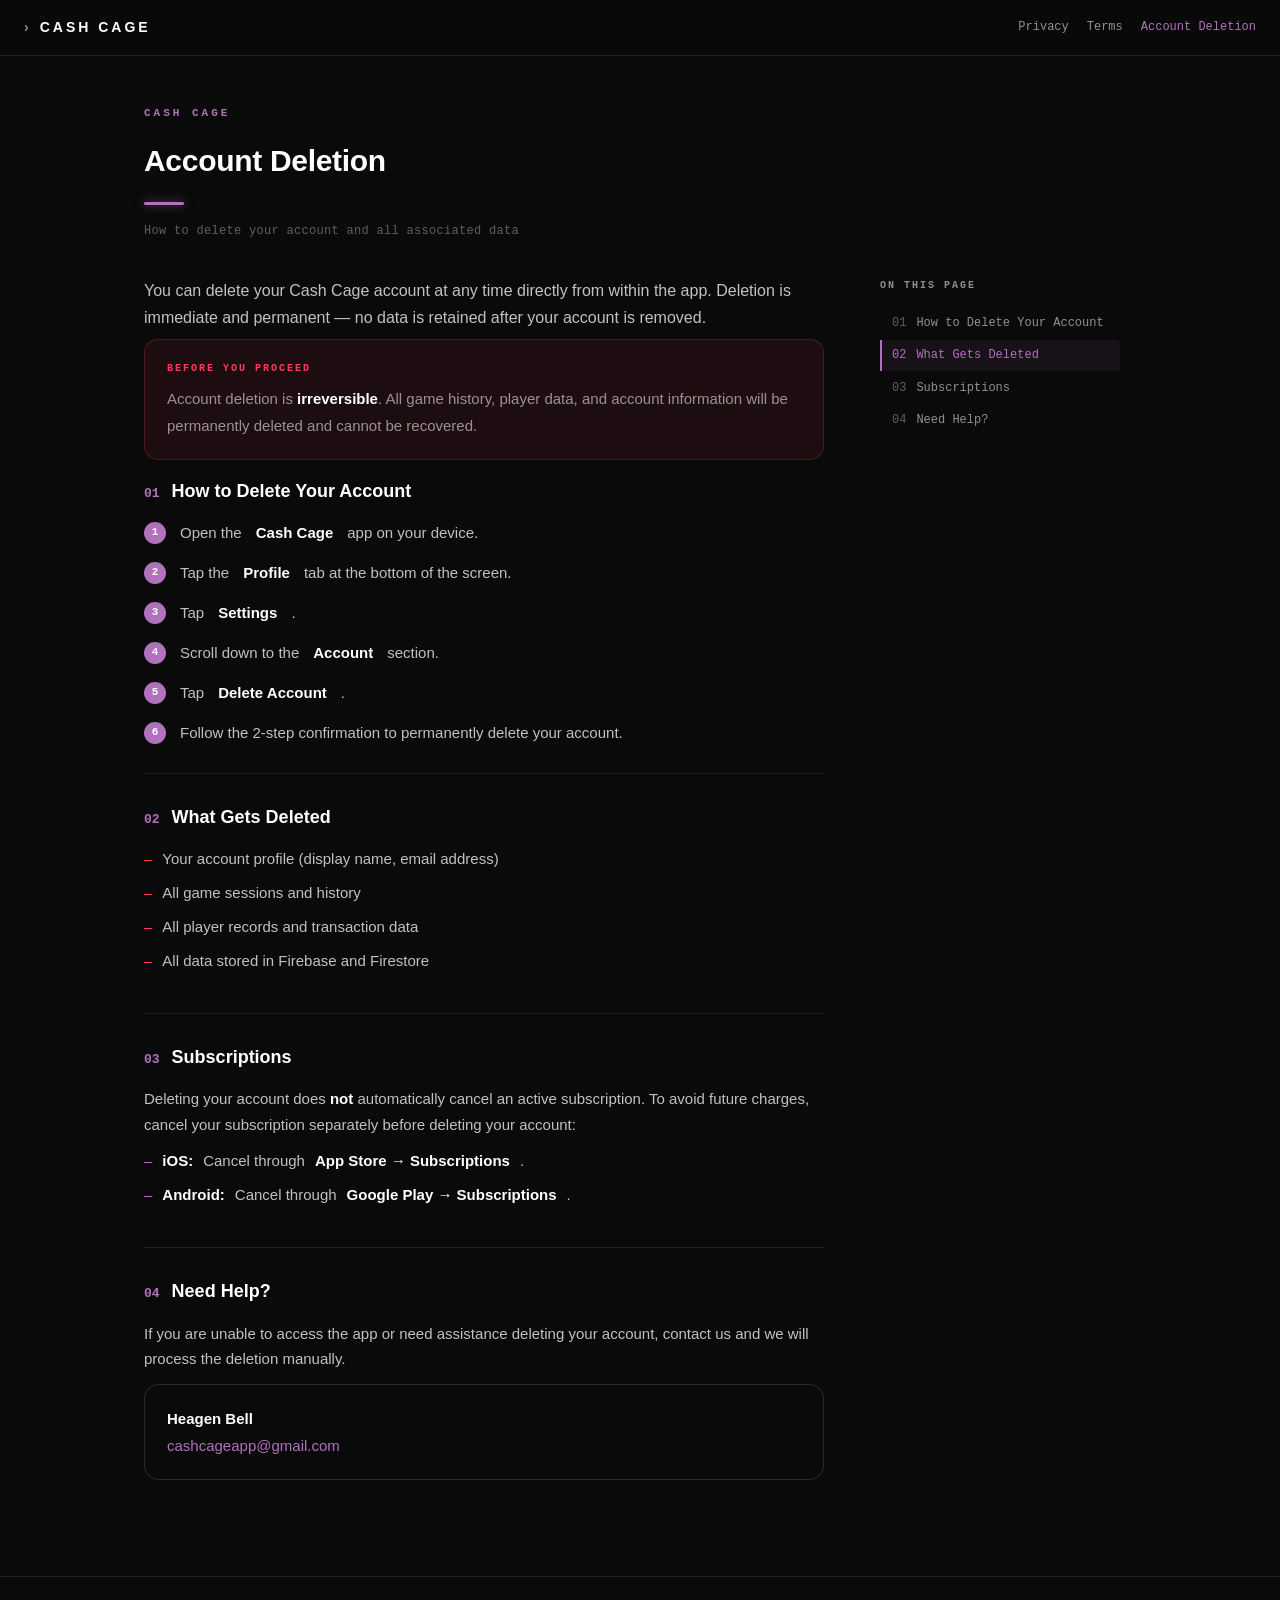
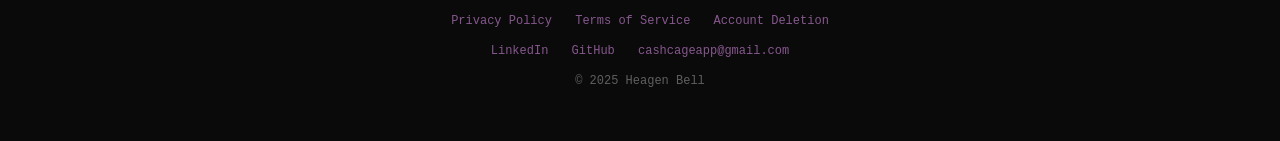
==== account-deletion.html @ 544e0f92 "feat: editorial layout for account deletion page" ====
<!DOCTYPE html>
<html lang="en">
<head>
  <meta charset="UTF-8" />
  <meta name="viewport" content="width=device-width, initial-scale=1.0" />
  <title>Account Deletion — Cash Cage</title>
  <link rel="icon" type="image/png" href="assets/icon.png" />
  <link rel="apple-touch-icon" href="assets/icon.png" />
  <link rel="stylesheet" href="legal.css" />
  <script src="legal.js" defer></script>
</head>
<body>
  <a class="skip-link" href="#main">Skip to content</a>

  <header class="topbar">
    <a class="wordmark" href="index.html"><span class="chev">&#x203A;</span> CASH CAGE</a>
    <nav aria-label="Site">
      <a href="privacy-policy.html">Privacy</a>
      <a href="terms-of-service.html">Terms</a>
      <a href="account-deletion.html" aria-current="page">Account Deletion</a>
    </nav>
  </header>

  <div class="shell">
    <div class="doc-header">
      <div class="eyebrow">Cash Cage</div>
      <h1>Account Deletion</h1>
      <div class="divider"></div>
      <div class="meta">How to delete your account and all associated data</div>
    </div>

    <div class="layout">
      <main id="main" class="doc">
        <details class="toc-mobile">
          <summary>On this page</summary>
          <ol>
            <li><a href="#how-to-delete"><span class="tnum">01</span> How to Delete Your Account</a></li>
            <li><a href="#what-gets-deleted"><span class="tnum">02</span> What Gets Deleted</a></li>
            <li><a href="#subscriptions"><span class="tnum">03</span> Subscriptions</a></li>
            <li><a href="#need-help"><span class="tnum">04</span> Need Help?</a></li>
          </ol>
        </details>

        <p class="intro">You can delete your Cash Cage account at any time directly from within the app. Deletion is immediate and permanent — no data is retained after your account is removed.</p>

        <div class="callout danger">
          <div class="callout-label">Before you proceed</div>
          <p>Account deletion is <strong>irreversible</strong>. All game history, player data, and account information will be permanently deleted and cannot be recovered.</p>
        </div>

        <section class="section" id="how-to-delete">
          <h2><span class="num">01</span> How to Delete Your Account</h2>
          <ol class="steps">
            <li>Open the <strong>Cash Cage</strong> app on your device.</li>
            <li>Tap the <strong>Profile</strong> tab at the bottom of the screen.</li>
            <li>Tap <strong>Settings</strong>.</li>
            <li>Scroll down to the <strong>Account</strong> section.</li>
            <li>Tap <strong>Delete Account</strong>.</li>
            <li>Follow the 2-step confirmation to permanently delete your account.</li>
          </ol>
        </section>

        <section class="section danger-list" id="what-gets-deleted">
          <h2><span class="num">02</span> What Gets Deleted</h2>
          <ul>
            <li>Your account profile (display name, email address)</li>
            <li>All game sessions and history</li>
            <li>All player records and transaction data</li>
            <li>All data stored in Firebase and Firestore</li>
          </ul>
        </section>

        <section class="section" id="subscriptions">
          <h2><span class="num">03</span> Subscriptions</h2>
          <p>Deleting your account does <strong>not</strong> automatically cancel an active subscription. To avoid future charges, cancel your subscription separately before deleting your account:</p>
          <ul>
            <li><strong>iOS:</strong> Cancel through <strong>App Store &rarr; Subscriptions</strong>.</li>
            <li><strong>Android:</strong> Cancel through <strong>Google Play &rarr; Subscriptions</strong>.</li>
          </ul>
        </section>

        <section class="section" id="need-help">
          <h2><span class="num">04</span> Need Help?</h2>
          <p>If you are unable to access the app or need assistance deleting your account, contact us and we will process the deletion manually.</p>
          <div class="callout contact">
            <p><strong>Heagen Bell</strong><br />
            <a href="mailto:cashcageapp@gmail.com">cashcageapp@gmail.com</a></p>
          </div>
        </section>
      </main>

      <aside>
        <nav class="toc" aria-label="On this page">
          <div class="toc-label">On this page</div>
          <ol>
            <li><a href="#how-to-delete"><span class="tnum">01</span> How to Delete Your Account</a></li>
            <li><a href="#what-gets-deleted"><span class="tnum">02</span> What Gets Deleted</a></li>
            <li><a href="#subscriptions"><span class="tnum">03</span> Subscriptions</a></li>
            <li><a href="#need-help"><span class="tnum">04</span> Need Help?</a></li>
          </ol>
        </nav>
      </aside>
    </div>
  </div>

  <footer class="site-footer">
    <div class="row">
      <a href="privacy-policy.html">Privacy Policy</a>
      <a href="terms-of-service.html">Terms of Service</a>
      <a href="account-deletion.html">Account Deletion</a>
    </div>
    <div class="row">
      <a href="https://www.linkedin.com/in/heagenb/" target="_blank" rel="noopener">LinkedIn</a>
      <a href="https://github.com/heagenb03" target="_blank" rel="noopener">GitHub</a>
      <a href="mailto:cashcageapp@gmail.com">cashcageapp@gmail.com</a>
    </div>
    <div>&copy; 2025 Heagen Bell</div>
  </footer>
</body>
</html>
---- legal.css ----
/* ===== Cash Cage — shared legal styles ===== */
*, *::before, *::after { box-sizing: border-box; margin: 0; padding: 0; }

:root {
  --bg: #0A0A0A;
  --surface: #1A1A1A;
  --text: #FFFFFF;
  --body: rgba(255, 255, 255, 0.75);
  --muted: rgba(255, 255, 255, 0.55);
  --faint: rgba(255, 255, 255, 0.35);
  --accent: #B072BB;
  --accent-soft: rgba(176, 114, 187, 0.15);
  --accent-glow: rgba(176, 114, 187, 0.65);
  --hairline: #1F1F1F;
  --danger: #FF3B5C;
  --sans: -apple-system, BlinkMacSystemFont, "Segoe UI", Helvetica, Arial, sans-serif;
  --mono: ui-monospace, SFMono-Regular, "SF Mono", Menlo, Consolas, monospace;
  --measure: 680px;
}

html { scroll-behavior: smooth; scroll-padding-top: 80px; }
@media (prefers-reduced-motion: reduce) { html { scroll-behavior: auto; } }

body {
  font-family: var(--sans);
  background: var(--bg);
  color: var(--body);
  line-height: 1.7;
  -webkit-font-smoothing: antialiased;
}

.skip-link {
  position: absolute; left: -9999px; top: 0; z-index: 100;
  background: var(--accent); color: #0A0A0A; font-weight: 700;
  padding: 10px 16px; border-radius: 0 0 8px 0; text-decoration: none;
}
.skip-link:focus { left: 0; }

a { color: var(--accent); text-decoration: none; }
a:focus-visible, summary:focus-visible {
  outline: 2px solid var(--accent); outline-offset: 3px; border-radius: 4px;
}
strong { color: var(--text); font-weight: 600; }

/* ===== sticky top bar ===== */
.topbar {
  position: sticky; top: 0; z-index: 50;
  display: flex; align-items: center; justify-content: space-between;
  height: 56px; padding: 0 24px;
  background: rgba(10, 10, 10, 0.72);
  backdrop-filter: saturate(140%) blur(12px);
  -webkit-backdrop-filter: saturate(140%) blur(12px);
  border-bottom: 1px solid var(--hairline);
}
.topbar .wordmark {
  display: inline-flex; align-items: center; gap: 8px;
  font-size: 14px; font-weight: 700; letter-spacing: 3px; color: var(--text);
}
.topbar .wordmark .chev { color: var(--accent); }
.topbar .wordmark:hover { color: var(--accent); }
.topbar nav { display: flex; gap: 18px; font-family: var(--mono); font-size: 12px; }
.topbar nav a { color: var(--muted); }
.topbar nav a:hover, .topbar nav a[aria-current="page"] { color: var(--accent); }

/* ===== shell + layout ===== */
.shell { max-width: 1040px; margin: 0 auto; padding: 48px 24px 0; }
.layout {
  display: grid; grid-template-columns: minmax(0, var(--measure)) 240px;
  gap: 56px; align-items: start;
}

.doc-header { margin-bottom: 36px; }
.eyebrow {
  font-family: var(--mono); font-size: 11px; font-weight: 700; letter-spacing: 3px;
  text-transform: uppercase; color: var(--accent); margin-bottom: 12px;
}
.doc-header h1 {
  font-size: 30px; font-weight: 700; color: var(--text);
  letter-spacing: -0.3px; margin-bottom: 16px;
}
.divider {
  width: 40px; height: 3px; background: var(--accent); border-radius: 2px;
  box-shadow: 0 0 10px var(--accent-glow); margin-bottom: 16px;
}
.meta { font-family: var(--mono); font-size: 12px; color: var(--faint); letter-spacing: 0.3px; }

/* ===== article + sections ===== */
.doc { min-width: 0; }
.intro { font-size: 16px; color: var(--body); margin-bottom: 8px; }
.section { padding: 28px 0; border-top: 1px solid var(--hairline); }
.section:first-of-type { border-top: none; padding-top: 12px; }
.section h2 {
  display: flex; gap: 12px; align-items: baseline;
  font-size: 18px; font-weight: 700; color: var(--text); margin-bottom: 14px;
  scroll-margin-top: 76px;
}
.section h2 .num {
  font-family: var(--mono); font-size: 13px; font-weight: 700;
  color: var(--accent); flex-shrink: 0;
}
.section p { font-size: 15px; color: var(--body); margin-bottom: 12px; }
.section p:last-child { margin-bottom: 0; }
.section a:hover { text-decoration: underline; }

.section ul { list-style: none; margin-bottom: 12px; }
.section ul li {
  display: flex; gap: 10px; margin-bottom: 10px; line-height: 1.6;
  font-size: 15px; color: var(--body);
}
.section ul li::before { content: "\2013"; color: var(--accent); flex-shrink: 0; }
.section ul li:last-child { margin-bottom: 0; }
.section.danger-list ul li::before { color: var(--danger); }

ol.steps { list-style: none; counter-reset: steps; }
ol.steps li {
  display: flex; gap: 14px; align-items: flex-start; margin-bottom: 16px;
  line-height: 1.6; font-size: 15px; color: var(--body); counter-increment: steps;
}
ol.steps li:last-child { margin-bottom: 0; }
ol.steps li::before {
  content: counter(steps); flex-shrink: 0; margin-top: 1px;
  width: 22px; height: 22px; border-radius: 50%;
  display: flex; align-items: center; justify-content: center;
  background: var(--accent); color: #fff;
  font-family: var(--mono); font-size: 11px; font-weight: 700;
}

/* ===== TOC (desktop right rail) ===== */
.toc { position: sticky; top: 88px; font-family: var(--mono); }
.toc .toc-label {
  font-size: 10px; font-weight: 700; letter-spacing: 2px; text-transform: uppercase;
  color: var(--muted); margin-bottom: 14px;
}
.toc ol { list-style: none; }
.toc li { margin-bottom: 2px; }
.toc a {
  display: flex; gap: 10px; padding: 5px 10px; font-size: 12px; color: var(--muted);
  border-left: 2px solid transparent; border-radius: 0 4px 4px 0;
  transition: color .15s, border-color .15s, background .15s;
}
.toc a .tnum { color: var(--faint); }
.toc a:hover { color: var(--text); background: rgba(255, 255, 255, 0.03); }
.toc a.active { color: var(--accent); border-left-color: var(--accent); background: rgba(176, 114, 187, 0.08); }
.toc a.active .tnum { color: var(--accent); }

/* mobile TOC */
.toc-mobile { display: none; }

/* ===== callouts ===== */
.callout {
  background: var(--surface); border: 1px solid var(--accent-soft);
  border-radius: 14px; padding: 20px 22px; margin: 8px 0 4px;
}
.callout p { margin: 0; font-size: 15px; color: var(--muted); line-height: 1.8; }
.callout .callout-label {
  font-family: var(--mono); font-size: 10px; font-weight: 700; letter-spacing: 2px;
  text-transform: uppercase; color: var(--accent); margin-bottom: 8px;
}
.callout.contact { background: #0A0A0A; border-color: #2A2A2A; }
.callout.danger { background: rgba(255, 59, 92, 0.08); border-color: rgba(255, 59, 92, 0.22); }
.callout.danger .callout-label { color: var(--danger); }

/* ===== footer ===== */
.site-footer {
  margin-top: 64px; border-top: 1px solid var(--hairline);
  padding: 32px 24px 48px; text-align: center;
  font-family: var(--mono); font-size: 12px; color: var(--faint); line-height: 2;
}
.site-footer a { color: rgba(176, 114, 187, 0.75); }
.site-footer a:hover { color: var(--accent); }
.site-footer .row { margin-bottom: 6px; }
.site-footer .row a { margin: 0 8px; }

/* ===== responsive ===== */
@media (max-width: 900px) {
  .layout { grid-template-columns: 1fr; gap: 0; }
  .toc { display: none; }
  .toc-mobile { display: block; margin-bottom: 28px; }
  .toc-mobile summary {
    list-style: none; cursor: pointer;
    font-family: var(--mono); font-size: 12px; font-weight: 700; letter-spacing: 1px;
    text-transform: uppercase; color: var(--accent);
    padding: 12px 14px; background: var(--surface);
    border: 1px solid var(--accent-soft); border-radius: 12px;
  }
  .toc-mobile summary::-webkit-details-marker { display: none; }
  .toc-mobile ol { list-style: none; padding: 14px 6px 4px; }
  .toc-mobile li { margin-bottom: 4px; }
  .toc-mobile a { display: block; padding: 6px 10px; font-family: var(--mono); font-size: 12px; color: var(--muted); }
  .toc-mobile a:hover { color: var(--accent); }
  .toc-mobile a .tnum { color: var(--faint); }
}
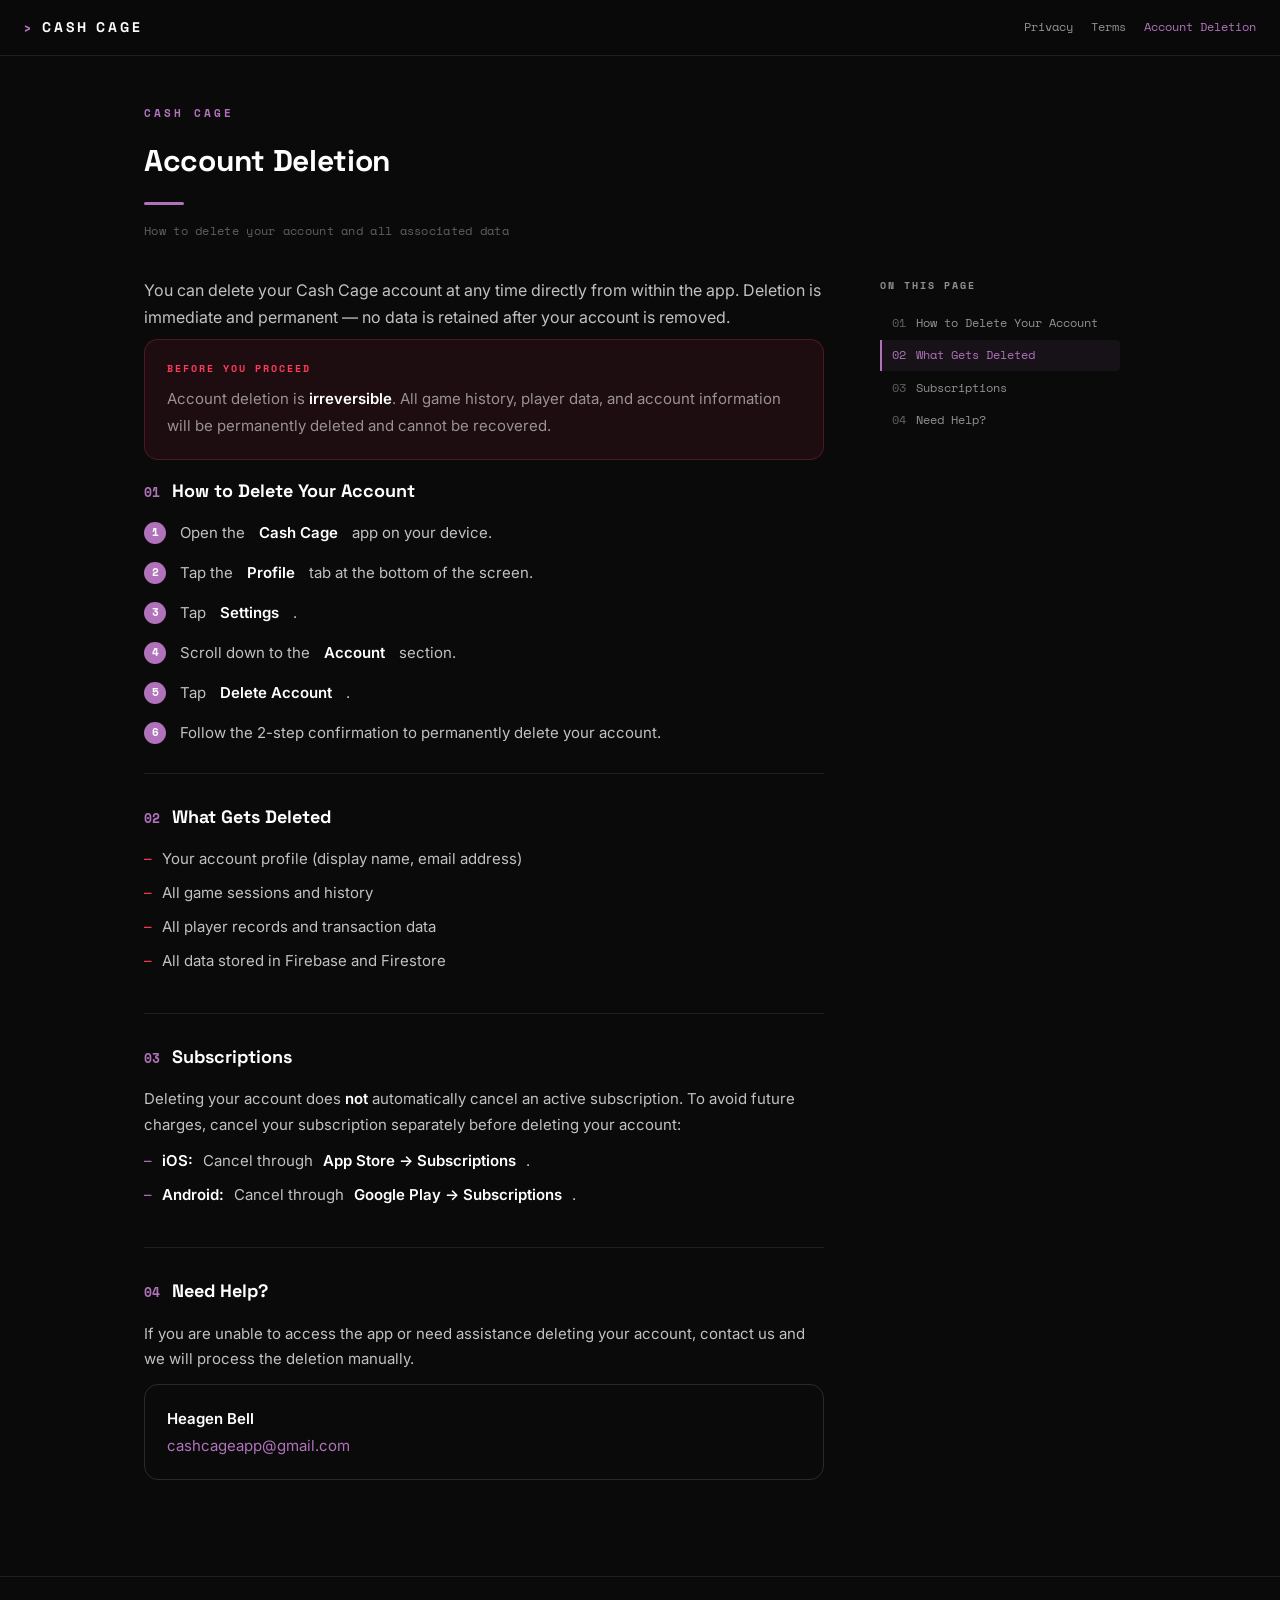
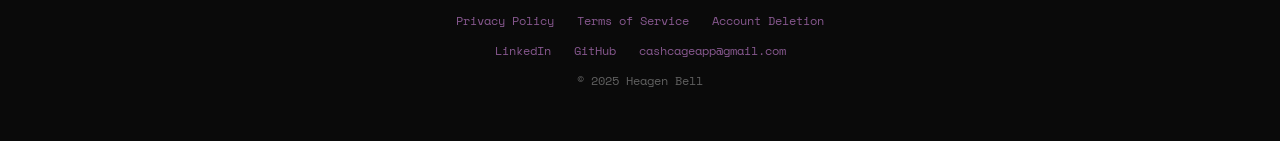
==== commit 4e095645: "feat(legal): add Space type stack + brass token, de-glow shared styles" ====
--- a/account-deletion.html
+++ b/account-deletion.html
@@ -6,6 +6,9 @@
   <title>Account Deletion — Cash Cage</title>
   <link rel="icon" type="image/png" href="assets/icon.png" />
   <link rel="apple-touch-icon" href="assets/icon.png" />
+  <link rel="preconnect" href="https://fonts.googleapis.com" />
+  <link rel="preconnect" href="https://fonts.gstatic.com" crossorigin />
+  <link href="https://fonts.googleapis.com/css2?family=Inter:wght@400;500;600&family=Space+Grotesk:wght@500;600;700&family=Space+Mono:wght@400;700&display=swap" rel="stylesheet" />
   <link rel="stylesheet" href="legal.css" />
   <script src="legal.js" defer></script>
 </head>
--- a/legal.css
+++ b/legal.css
@@ -11,10 +11,14 @@
   --accent: #B072BB;
   --accent-soft: rgba(176, 114, 187, 0.15);
   --accent-glow: rgba(176, 114, 187, 0.65);
+  --brass: #C9A86A;
+  --up: #00D66F;
+  --down: #FF3B5C;
   --hairline: #1F1F1F;
   --danger: #FF3B5C;
-  --sans: -apple-system, BlinkMacSystemFont, "Segoe UI", Helvetica, Arial, sans-serif;
-  --mono: ui-monospace, SFMono-Regular, "SF Mono", Menlo, Consolas, monospace;
+  --sans: "Inter", -apple-system, BlinkMacSystemFont, "Segoe UI", Helvetica, Arial, sans-serif;
+  --mono: "Space Mono", ui-monospace, SFMono-Regular, "SF Mono", Menlo, Consolas, monospace;
+  --display: "Space Grotesk", "Inter", -apple-system, BlinkMacSystemFont, "Segoe UI", sans-serif;
   --measure: 680px;
 }
 
@@ -54,6 +58,7 @@
 }
 .topbar .wordmark {
   display: inline-flex; align-items: center; gap: 8px;
+  font-family: var(--display);
   font-size: 14px; font-weight: 700; letter-spacing: 3px; color: var(--text);
 }
 .topbar .wordmark .chev { color: var(--accent); }
@@ -75,14 +80,15 @@
   text-transform: uppercase; color: var(--accent); margin-bottom: 12px;
 }
 .doc-header h1 {
+  font-family: var(--display);
   font-size: 30px; font-weight: 700; color: var(--text);
   letter-spacing: -0.3px; margin-bottom: 16px;
 }
 .divider {
   width: 40px; height: 3px; background: var(--accent); border-radius: 2px;
-  box-shadow: 0 0 10px var(--accent-glow); margin-bottom: 16px;
+  margin-bottom: 16px;
 }
-.meta { font-family: var(--mono); font-size: 12px; color: var(--faint); letter-spacing: 0.3px; }
+.meta { font-family: var(--mono); font-size: 12px; color: var(--faint); letter-spacing: 0.3px; font-variant-numeric: tabular-nums; }
 
 /* ===== article + sections ===== */
 .doc { min-width: 0; }
@@ -91,12 +97,13 @@
 .section:first-of-type { border-top: none; padding-top: 12px; }
 .section h2 {
   display: flex; gap: 12px; align-items: baseline;
+  font-family: var(--display);
   font-size: 18px; font-weight: 700; color: var(--text); margin-bottom: 14px;
   scroll-margin-top: 76px;
 }
 .section h2 .num {
   font-family: var(--mono); font-size: 13px; font-weight: 700;
-  color: var(--accent); flex-shrink: 0;
+  color: var(--accent); flex-shrink: 0; font-variant-numeric: tabular-nums;
 }
 .section p { font-size: 15px; color: var(--body); margin-bottom: 12px; }
 .section p:last-child { margin-bottom: 0; }
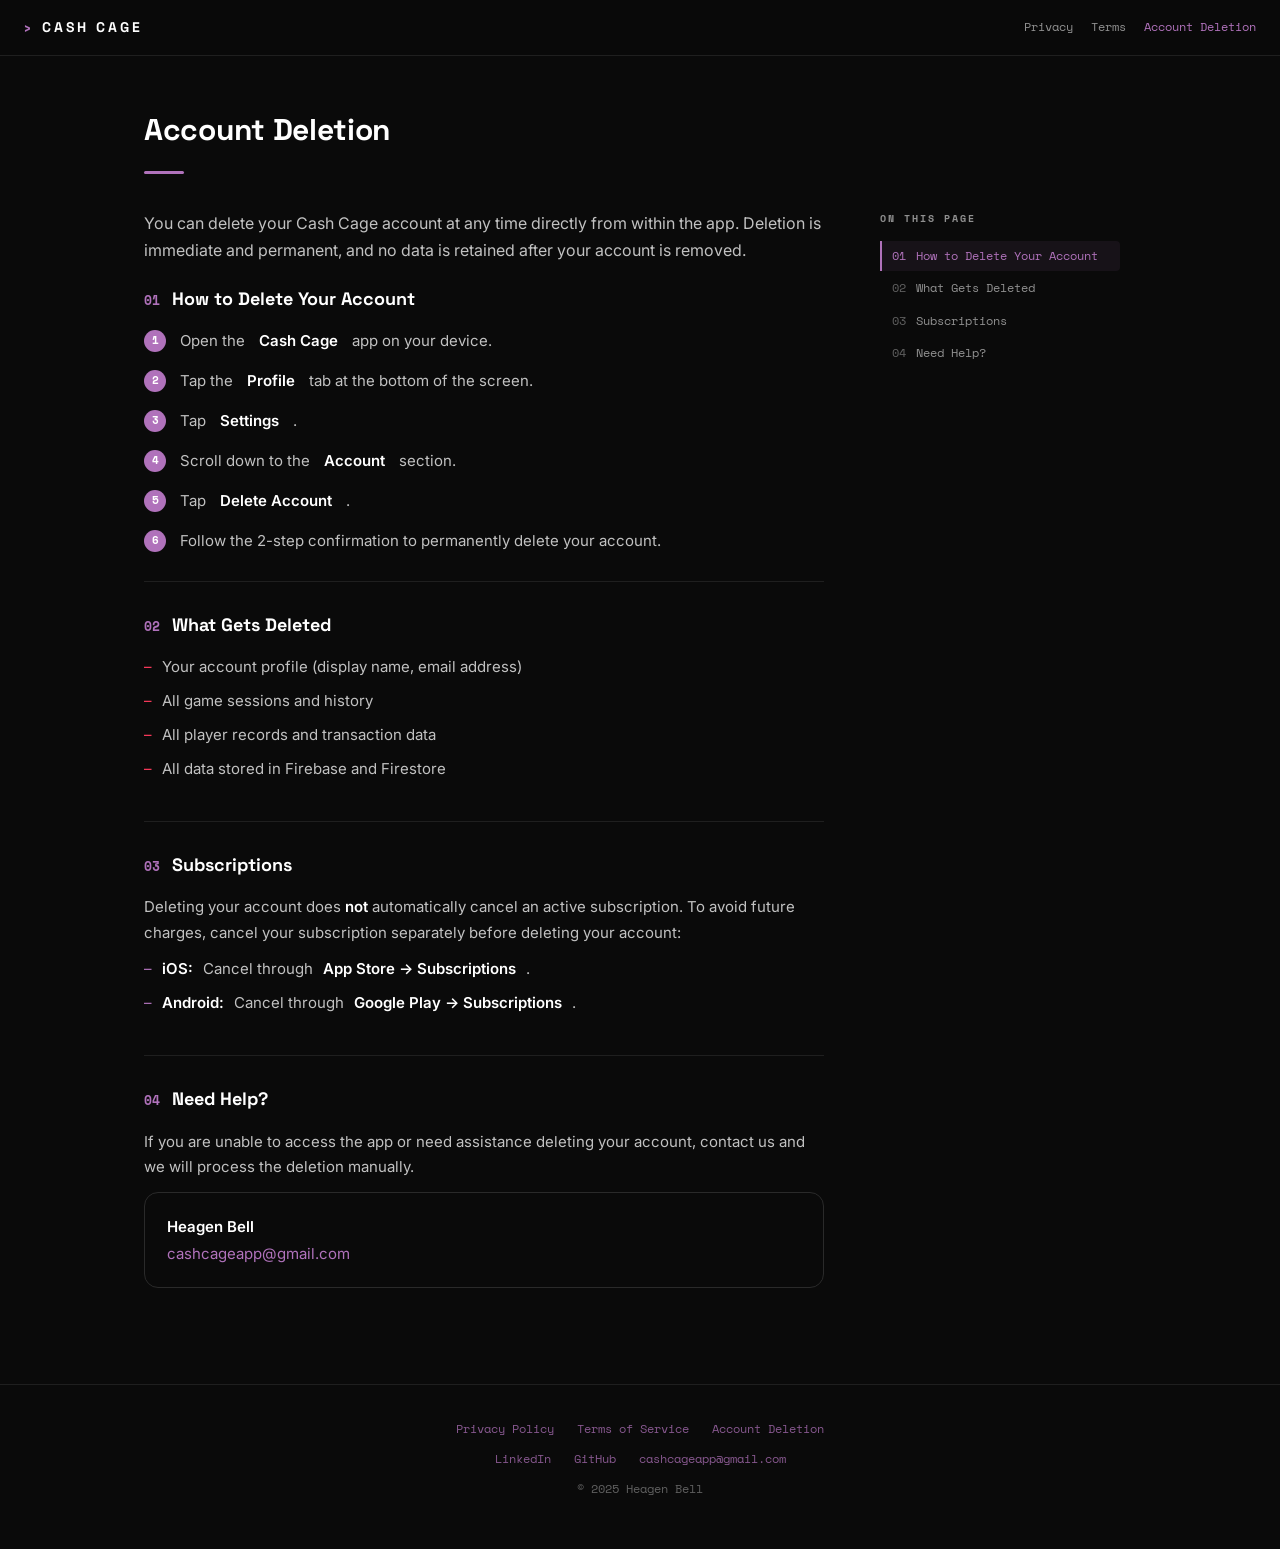
==== commit 2117239b: "fix: cleanup" ====
--- a/account-deletion.html
+++ b/account-deletion.html
@@ -26,10 +26,8 @@
 
   <div class="shell">
     <div class="doc-header">
-      <div class="eyebrow">Cash Cage</div>
       <h1>Account Deletion</h1>
       <div class="divider"></div>
-      <div class="meta">How to delete your account and all associated data</div>
     </div>
 
     <div class="layout">
@@ -44,12 +42,7 @@
           </ol>
         </details>
 
-        <p class="intro">You can delete your Cash Cage account at any time directly from within the app. Deletion is immediate and permanent — no data is retained after your account is removed.</p>
-
-        <div class="callout danger">
-          <div class="callout-label">Before you proceed</div>
-          <p>Account deletion is <strong>irreversible</strong>. All game history, player data, and account information will be permanently deleted and cannot be recovered.</p>
-        </div>
+        <p class="intro">You can delete your Cash Cage account at any time directly from within the app. Deletion is immediate and permanent, and no data is retained after your account is removed.</p>
 
         <section class="section" id="how-to-delete">
           <h2><span class="num">01</span> How to Delete Your Account</h2>
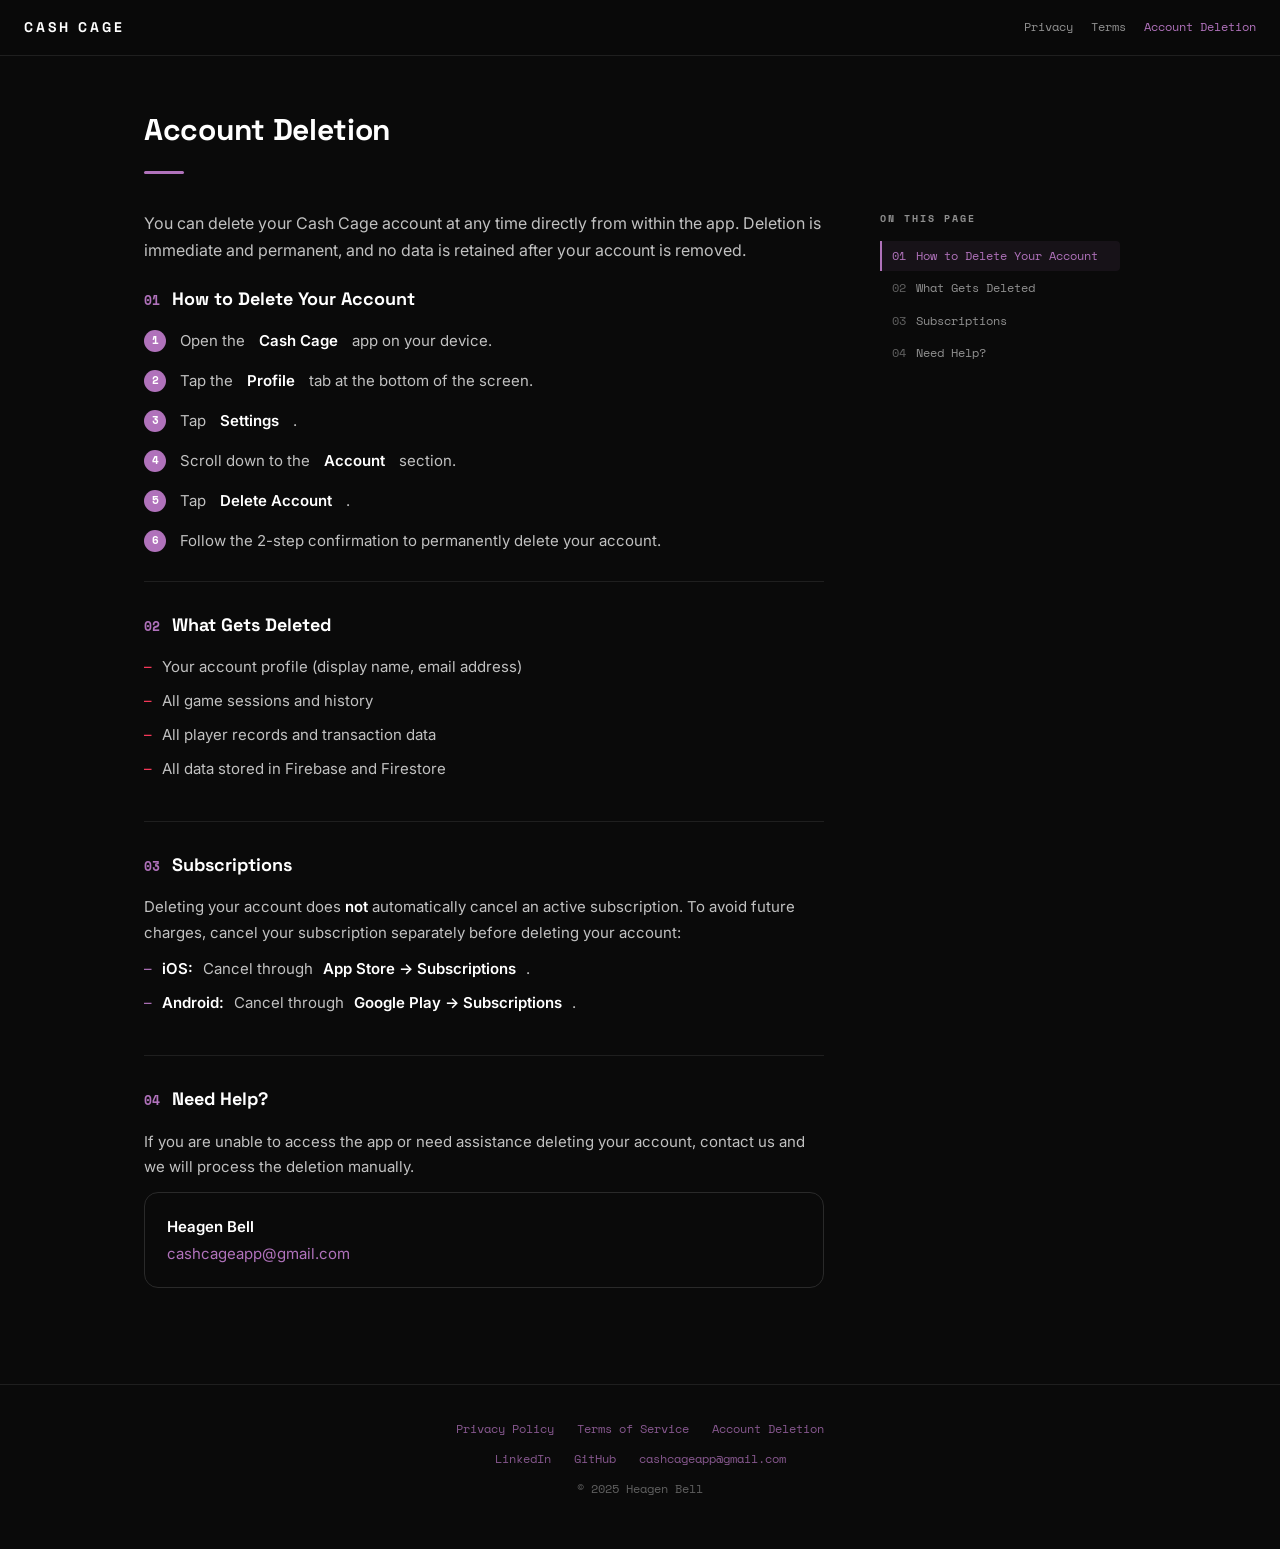
==== commit 68d23dc8: "style: remove header chevron and fix stray char on TOS" ====
--- a/account-deletion.html
+++ b/account-deletion.html
@@ -16,7 +16,7 @@
   <a class="skip-link" href="#main">Skip to content</a>
 
   <header class="topbar">
-    <a class="wordmark" href="index.html"><span class="chev">&#x203A;</span> CASH CAGE</a>
+    <a class="wordmark" href="index.html">CASH CAGE</a>
     <nav aria-label="Site">
       <a href="privacy-policy.html">Privacy</a>
       <a href="terms-of-service.html">Terms</a>
--- a/legal.css
+++ b/legal.css
@@ -61,7 +61,6 @@
   font-family: var(--display);
   font-size: 14px; font-weight: 700; letter-spacing: 3px; color: var(--text);
 }
-.topbar .wordmark .chev { color: var(--accent); }
 .topbar .wordmark:hover { color: var(--accent); }
 .topbar nav { display: flex; gap: 18px; font-family: var(--mono); font-size: 12px; }
 .topbar nav a { color: var(--muted); }
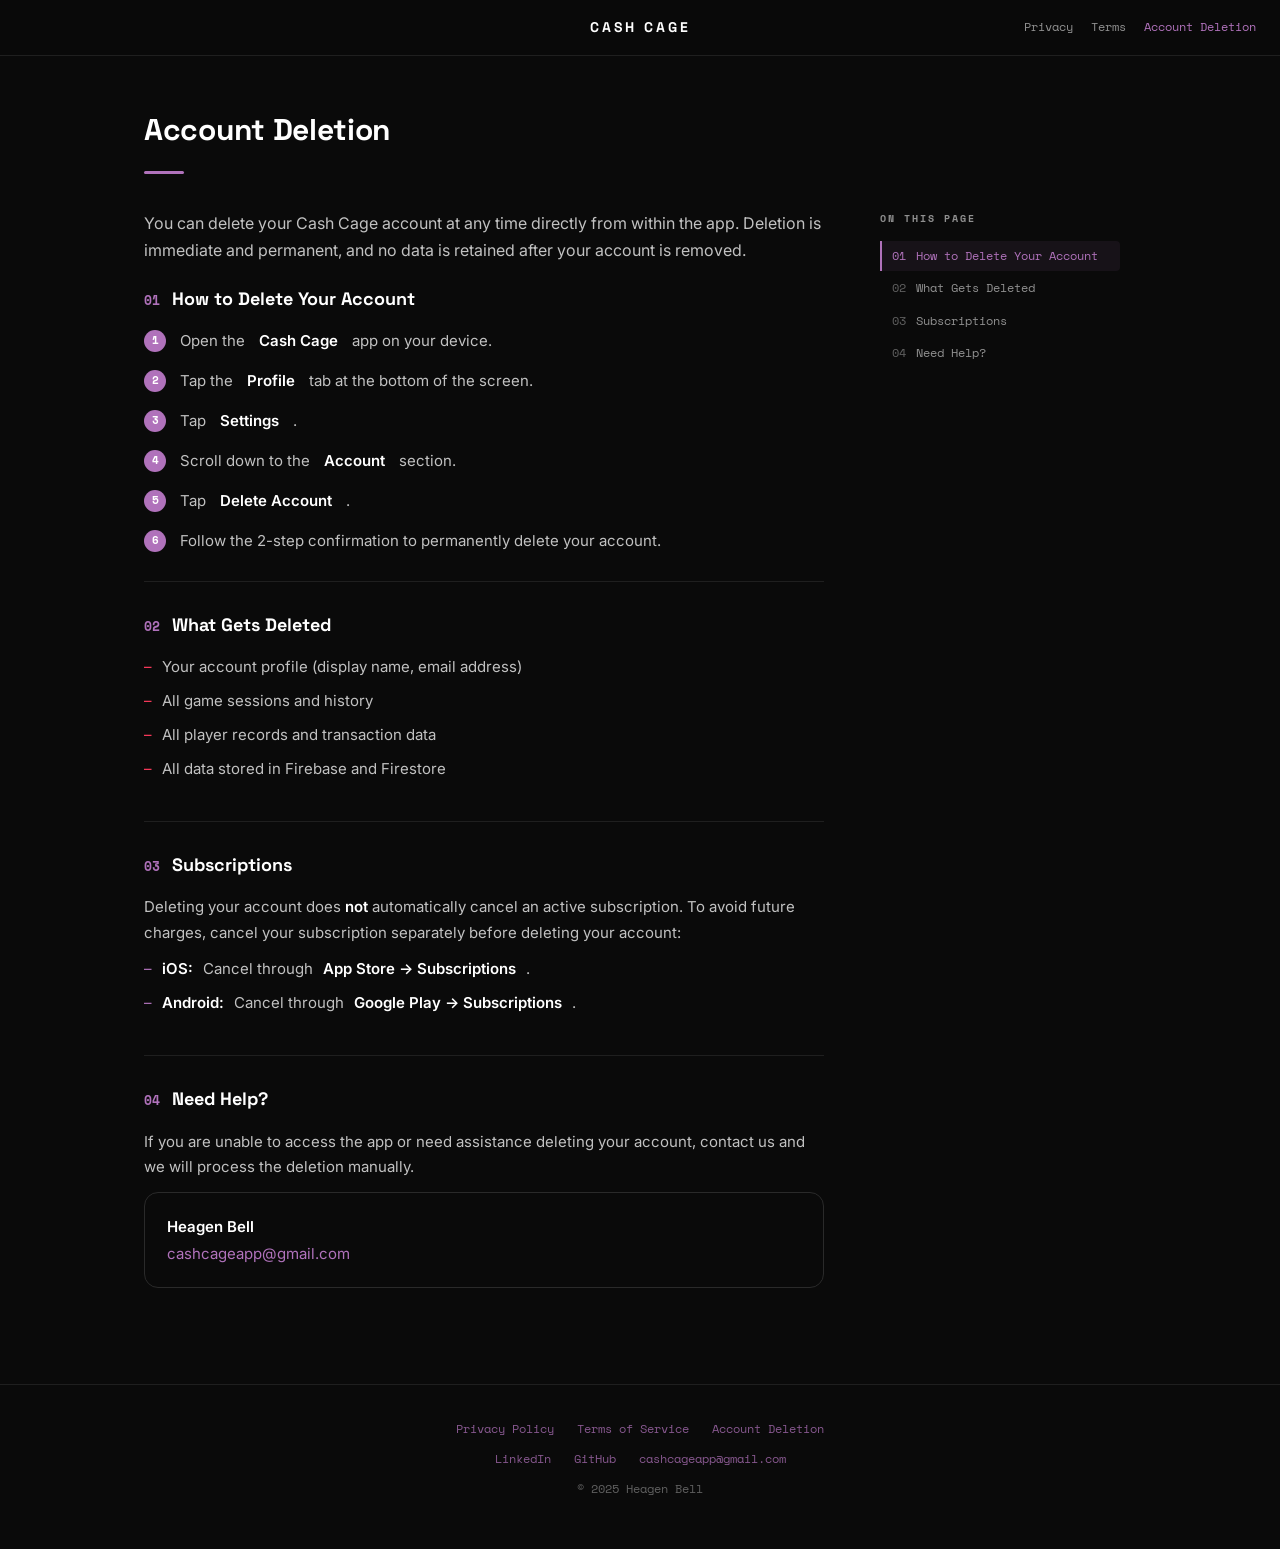
==== commit 3fe4a049: "style: center wordmark on legal page headers, keep nav right" ====
--- a/account-deletion.html
+++ b/account-deletion.html
@@ -15,7 +15,7 @@
 <body>
   <a class="skip-link" href="#main">Skip to content</a>
 
-  <header class="topbar">
+  <header class="topbar topbar--legal">
     <a class="wordmark" href="index.html">CASH CAGE</a>
     <nav aria-label="Site">
       <a href="privacy-policy.html">Privacy</a>
--- a/legal.css
+++ b/legal.css
@@ -66,6 +66,14 @@
 .topbar nav a { color: var(--muted); }
 .topbar nav a:hover, .topbar nav a[aria-current="page"] { color: var(--accent); }
 
+/* legal pages: centered wordmark, nav kept top-right */
+.topbar--legal { display: grid; grid-template-columns: 1fr auto 1fr; }
+.topbar--legal .wordmark { grid-column: 2; justify-self: center; }
+.topbar--legal nav { grid-column: 3; justify-self: end; }
+@media (max-width: 600px) {
+  .topbar--legal { display: flex; justify-content: space-between; }
+}
+
 /* ===== shell + layout ===== */
 .shell { max-width: 1040px; margin: 0 auto; padding: 48px 24px 0; }
 .layout {
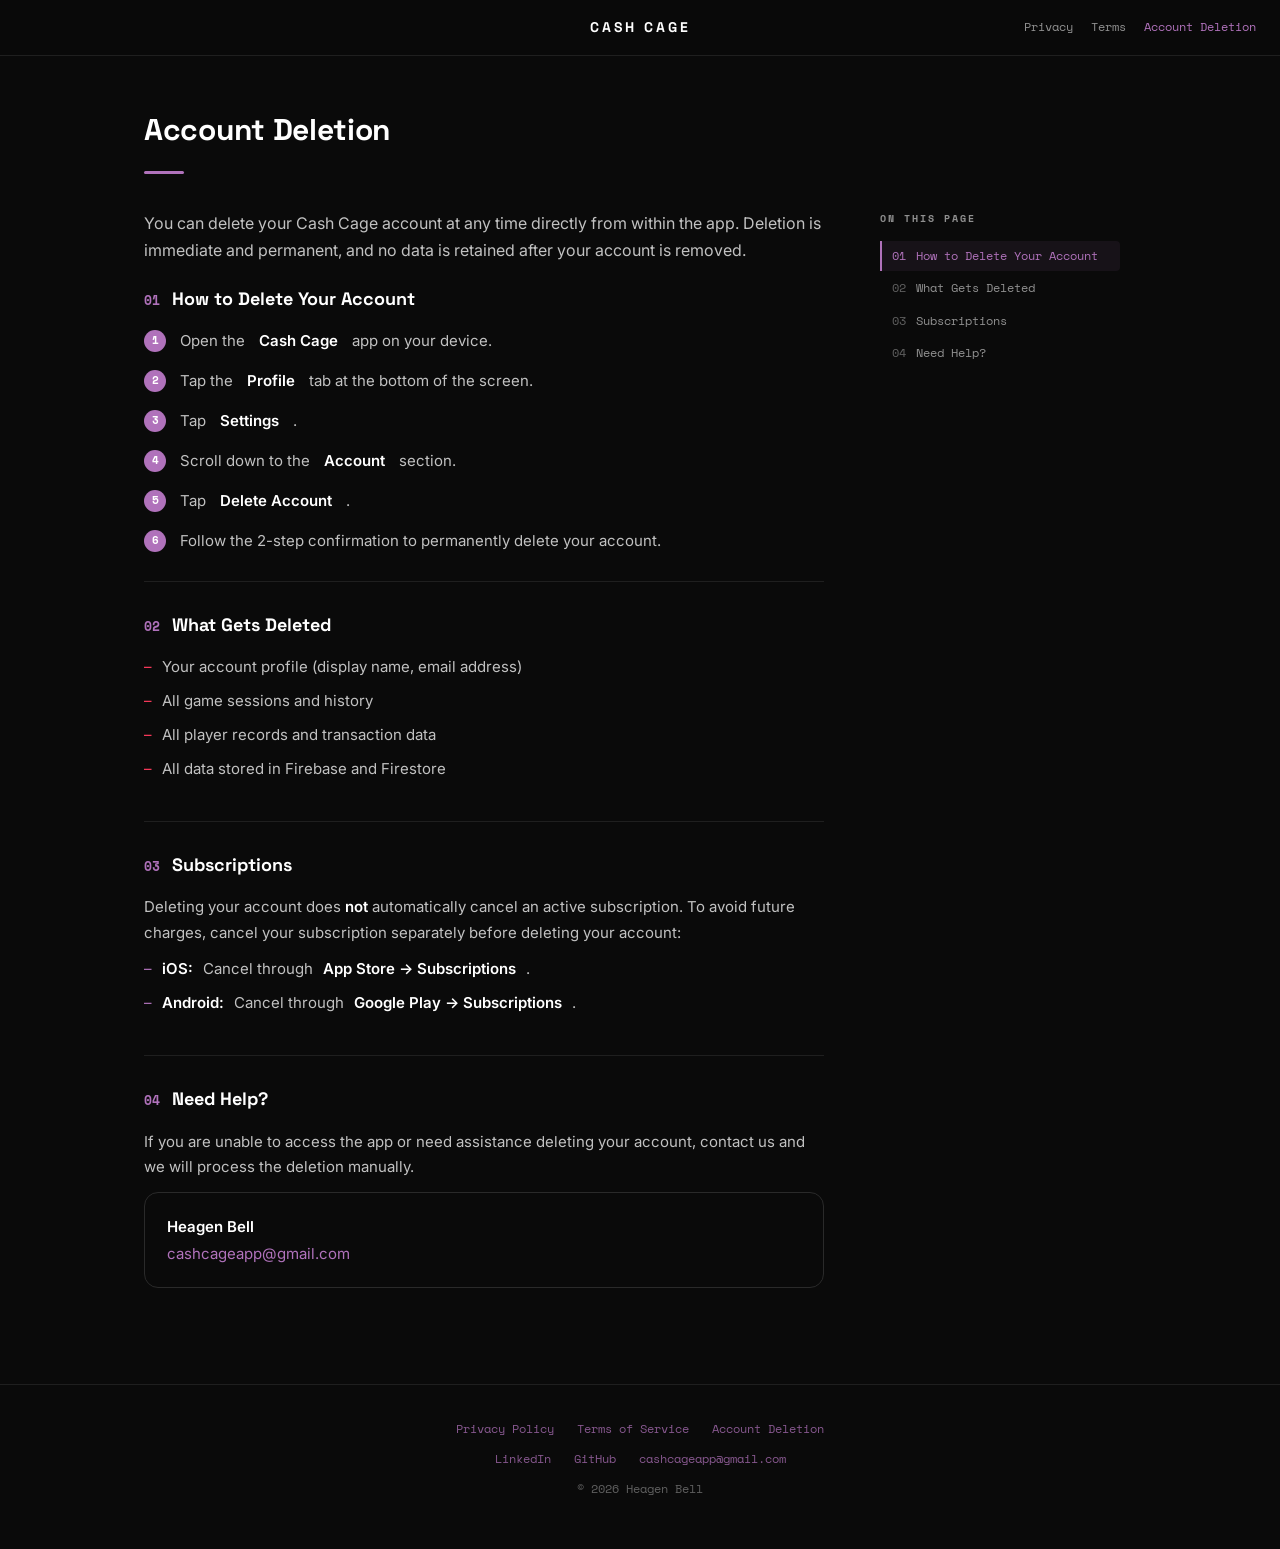
==== commit 4cc20e95: "fix: normalize footer copyright year to 2026 across legal pages" ====
--- a/account-deletion.html
+++ b/account-deletion.html
@@ -110,7 +110,7 @@
       <a href="https://github.com/heagenb03" target="_blank" rel="noopener">GitHub</a>
       <a href="mailto:cashcageapp@gmail.com">cashcageapp@gmail.com</a>
     </div>
-    <div>&copy; 2025 Heagen Bell</div>
+    <div>&copy; 2026 Heagen Bell</div>
   </footer>
 </body>
 </html>
